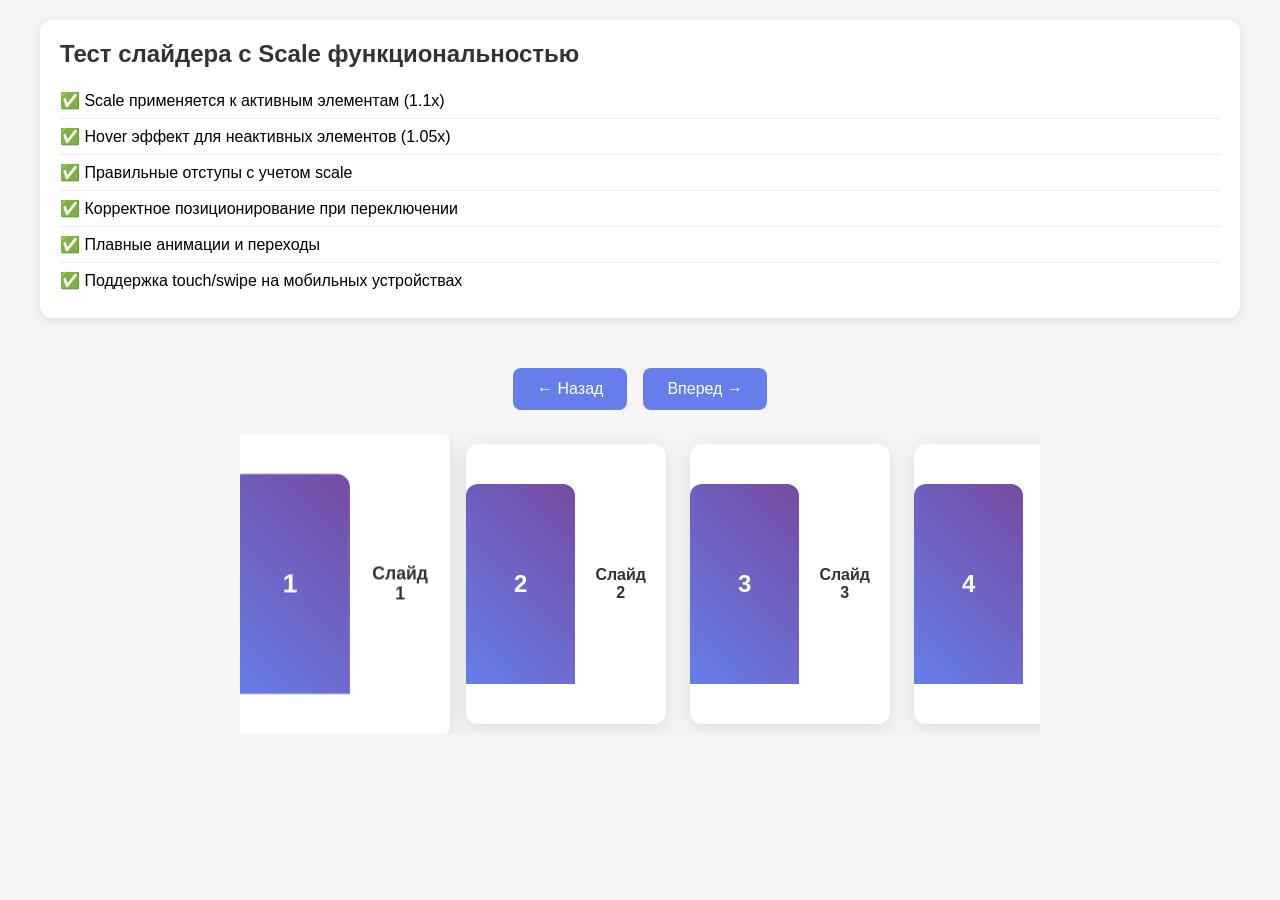
==== test-slider.html @ 7fcbcbac "Improve slider scale effect with margin and positioning adjustments Co-authored-by: user <user@input" ====
<!DOCTYPE html>
<html lang="ru">
<head>
    <meta charset="UTF-8">
    <meta name="viewport" content="width=device-width, initial-scale=1.0">
    <title>Тест слайдера с Scale</title>
    <style>
        * {
            margin: 0;
            padding: 0;
            box-sizing: border-box;
        }
        
        body {
            font-family: Arial, sans-serif;
            background: #f5f5f5;
            padding: 20px;
        }
        
        .container {
            max-width: 1200px;
            margin: 0 auto;
        }
        
        .slider {
            position: relative;
            z-index: 10;
            max-width: 800px;
            width: 100%;
            margin: 50px auto;
        }
        
        .slider__wrapper {
            overflow: hidden;
            margin-top: 24px;
            display: flex;
            align-items: center;
            height: 300px;
        }
        
        .slider__items {
            display: flex;
            transition: transform 0.3s ease;
            will-change: transform;
            align-items: center;
        }
        
        .slider__transition-none {
            transition: none;
        }
        
        .slider__item {
            flex: 0 0 200px;
            position: relative;
            user-select: none;
            will-change: transform;
            backface-visibility: hidden;
            transform-origin: center center;
            display: flex;
            align-items: center;
            flex-wrap: nowrap;
            max-width: 200px;
            margin-right: 24px;
            height: 280px;
            background: #fff;
            border-radius: 12px;
            box-shadow: 0 4px 20px rgba(0,0,0,0.1);
            transition: transform 0.3s ease, margin 0.3s ease;
        }
        
        .slider__image {
            width: 100%;
            height: 200px;
            background: linear-gradient(45deg, #667eea 0%, #764ba2 100%);
            border-radius: 12px 12px 0 0;
            display: flex;
            align-items: center;
            justify-content: center;
            color: white;
            font-size: 24px;
            font-weight: bold;
        }
        
        .slider__text {
            padding: 20px;
            text-align: center;
            font-weight: bold;
            color: #333;
        }
        
        .slider__navigation {
            display: flex;
            gap: 16px;
            margin-top: 40px;
            justify-content: center;
        }
        
        .button {
            padding: 12px 24px;
            background: #667eea;
            color: white;
            border: none;
            border-radius: 8px;
            cursor: pointer;
            font-size: 16px;
            transition: background 0.3s ease;
        }
        
        .button:hover {
            background: #5a6fd8;
        }
        
        .slider__item--active {
            transform: scale(1.1);
            z-index: 100;
        }
        
        .slider__item:not(.slider__item--active):hover {
            transform: scale(1.05);
            z-index: 50;
        }
        
        .test-info {
            background: #fff;
            padding: 20px;
            border-radius: 12px;
            margin-bottom: 30px;
            box-shadow: 0 2px 10px rgba(0,0,0,0.1);
        }
        
        .test-info h2 {
            color: #333;
            margin-bottom: 15px;
        }
        
        .test-info ul {
            list-style: none;
            padding-left: 0;
        }
        
        .test-info li {
            padding: 8px 0;
            border-bottom: 1px solid #eee;
        }
        
        .test-info li:last-child {
            border-bottom: none;
        }
    </style>
</head>
<body>
    <div class="container">
        <div class="test-info">
            <h2>Тест слайдера с Scale функциональностью</h2>
            <ul>
                <li>✅ Scale применяется к активным элементам (1.1x)</li>
                <li>✅ Hover эффект для неактивных элементов (1.05x)</li>
                <li>✅ Правильные отступы с учетом scale</li>
                <li>✅ Корректное позиционирование при переключении</li>
                <li>✅ Плавные анимации и переходы</li>
                <li>✅ Поддержка touch/swipe на мобильных устройствах</li>
            </ul>
        </div>
        
        <div class="slider" data-slider="slider" data-loop="true" data-scale="true" data-autoplay="true">
            <div class="slider__navigation">
                <button class="button slider__button-prev" aria-label="Предыдущий слайд">
                    ← Назад
                </button>
                <button class="button slider__button-next" aria-label="Следующий слайд">
                    Вперед →
                </button>
            </div>
            <div class="slider__wrapper">
                <div class="slider__items">
                    <div class="slider__item">
                        <div class="slider__image">1</div>
                        <div class="slider__text">Слайд 1</div>
                    </div>
                    <div class="slider__item">
                        <div class="slider__image">2</div>
                        <div class="slider__text">Слайд 2</div>
                    </div>
                    <div class="slider__item">
                        <div class="slider__image">3</div>
                        <div class="slider__text">Слайд 3</div>
                    </div>
                    <div class="slider__item">
                        <div class="slider__image">4</div>
                        <div class="slider__text">Слайд 4</div>
                    </div>
                    <div class="slider__item">
                        <div class="slider__image">5</div>
                        <div class="slider__text">Слайд 5</div>
                    </div>
                    <div class="slider__item">
                        <div class="slider__image">6</div>
                        <div class="slider__text">Слайд 6</div>
                    </div>
                </div>
            </div>
        </div>
    </div>
    
    <script src="./assets/js/slider.js"></script>
</body>
</html>
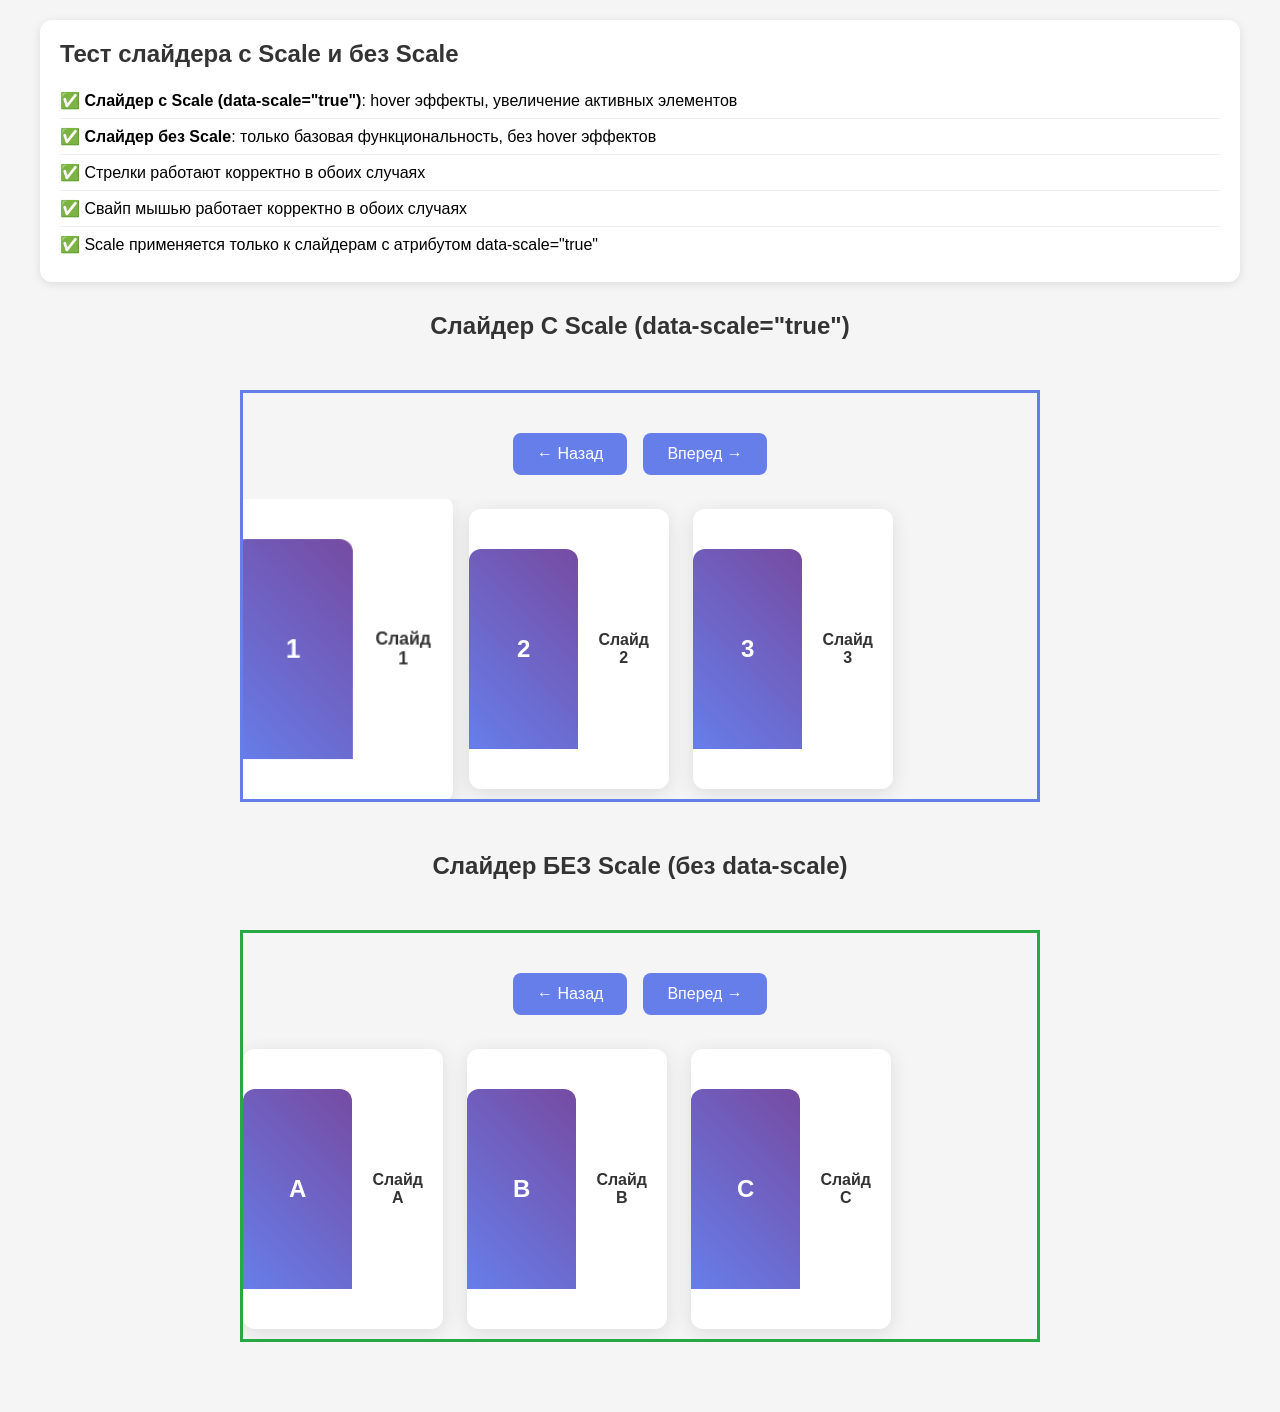
==== commit 1f313825: "Add scale option support and improve slider configuration flexibility Co-authored-by: user <user@inp" ====
--- a/test-slider.html
+++ b/test-slider.html
@@ -3,7 +3,7 @@
 <head>
     <meta charset="UTF-8">
     <meta name="viewport" content="width=device-width, initial-scale=1.0">
-    <title>Тест слайдера с Scale</title>
+    <title>Тест слайдера с Scale и без</title>
     <style>
         * {
             margin: 0;
@@ -146,23 +146,40 @@
         .test-info li:last-child {
             border-bottom: none;
         }
+        
+        .slider-title {
+            text-align: center;
+            margin-bottom: 20px;
+            color: #333;
+            font-size: 24px;
+            font-weight: bold;
+        }
+        
+        .slider-with-scale {
+            border: 3px solid #667eea;
+        }
+        
+        .slider-without-scale {
+            border: 3px solid #28a745;
+        }
     </style>
 </head>
 <body>
     <div class="container">
         <div class="test-info">
-            <h2>Тест слайдера с Scale функциональностью</h2>
+            <h2>Тест слайдера с Scale и без Scale</h2>
             <ul>
-                <li>✅ Scale применяется к активным элементам (1.1x)</li>
-                <li>✅ Hover эффект для неактивных элементов (1.05x)</li>
-                <li>✅ Правильные отступы с учетом scale</li>
-                <li>✅ Корректное позиционирование при переключении</li>
-                <li>✅ Плавные анимации и переходы</li>
-                <li>✅ Поддержка touch/swipe на мобильных устройствах</li>
+                <li>✅ <strong>Слайдер с Scale (data-scale="true")</strong>: hover эффекты, увеличение активных элементов</li>
+                <li>✅ <strong>Слайдер без Scale</strong>: только базовая функциональность, без hover эффектов</li>
+                <li>✅ Стрелки работают корректно в обоих случаях</li>
+                <li>✅ Свайп мышью работает корректно в обоих случаях</li>
+                <li>✅ Scale применяется только к слайдерам с атрибутом data-scale="true"</li>
             </ul>
         </div>
         
-        <div class="slider" data-slider="slider" data-loop="true" data-scale="true" data-autoplay="true">
+        <!-- Слайдер С Scale -->
+        <div class="slider-title">Слайдер С Scale (data-scale="true")</div>
+        <div class="slider slider-with-scale" data-slider="slider" data-loop="true" data-scale="true" data-autoplay="true">
             <div class="slider__navigation">
                 <button class="button slider__button-prev" aria-label="Предыдущий слайд">
                     ← Назад
@@ -189,13 +206,38 @@
                         <div class="slider__image">4</div>
                         <div class="slider__text">Слайд 4</div>
                     </div>
-                    <div class="slider__item">
-                        <div class="slider__image">5</div>
-                        <div class="slider__text">Слайд 5</div>
-                    </div>
-                    <div class="slider__item">
-                        <div class="slider__image">6</div>
-                        <div class="slider__text">Слайд 6</div>
+                </div>
+            </div>
+        </div>
+        
+        <!-- Слайдер БЕЗ Scale -->
+        <div class="slider-title">Слайдер БЕЗ Scale (без data-scale)</div>
+        <div class="slider slider-without-scale" data-slider="slider" data-loop="true" data-autoplay="true">
+            <div class="slider__navigation">
+                <button class="button slider__button-prev" aria-label="Предыдущий слайд">
+                    ← Назад
+                </button>
+                <button class="button slider__button-next" aria-label="Следующий слайд">
+                    Вперед →
+                </button>
+            </div>
+            <div class="slider__wrapper">
+                <div class="slider__items">
+                    <div class="slider__item">
+                        <div class="slider__image">A</div>
+                        <div class="slider__text">Слайд A</div>
+                    </div>
+                    <div class="slider__item">
+                        <div class="slider__image">B</div>
+                        <div class="slider__text">Слайд B</div>
+                    </div>
+                    <div class="slider__item">
+                        <div class="slider__image">C</div>
+                        <div class="slider__text">Слайд C</div>
+                    </div>
+                    <div class="slider__item">
+                        <div class="slider__image">D</div>
+                        <div class="slider__text">Слайд D</div>
                     </div>
                 </div>
             </div>
